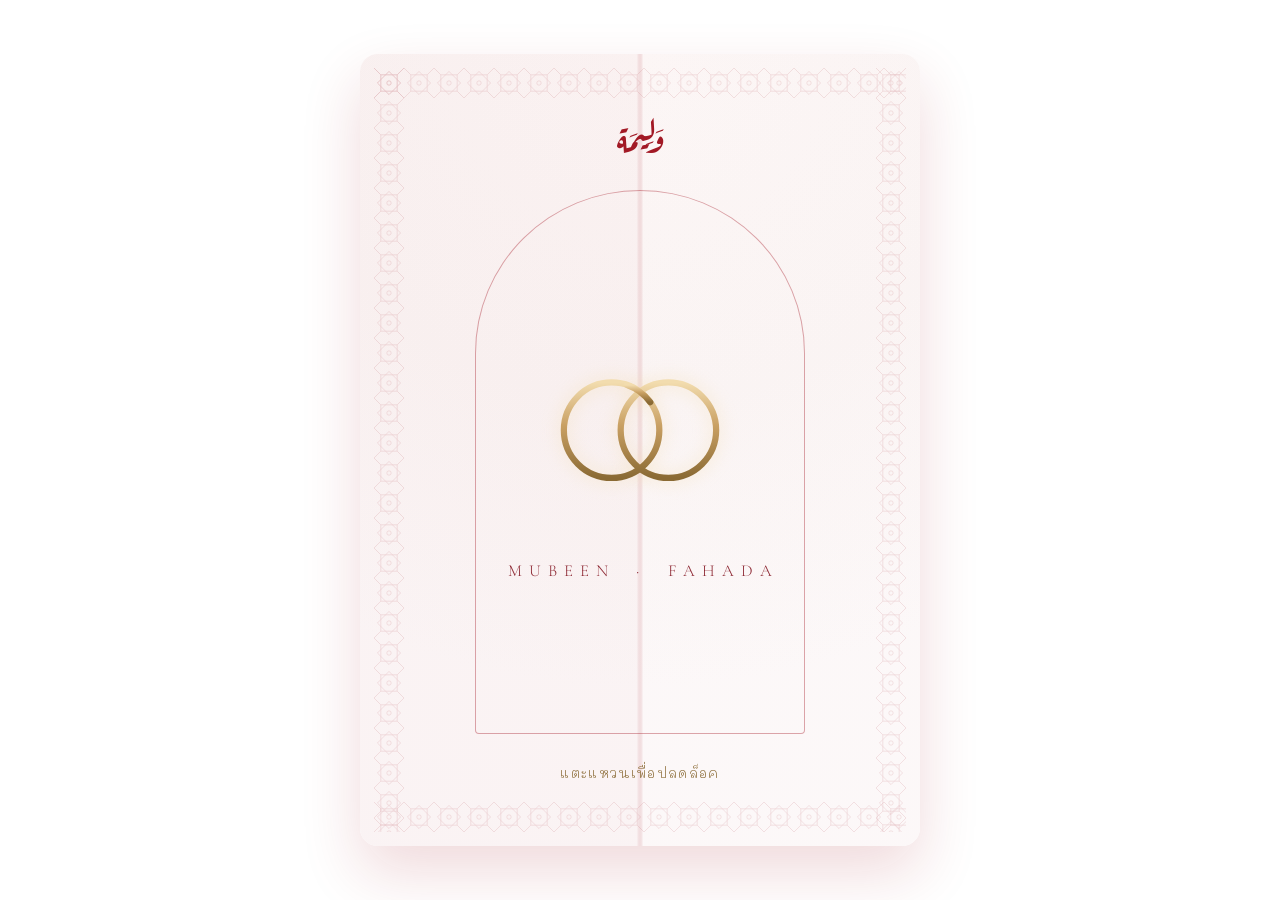
==== index.html @ 22537d66 "Frame the envelope in a Seljuk star border The reference pin is Seljuk star / kündekari woodwork, so" ====
<!DOCTYPE html>
<html lang="th">
<head>
<meta charset="utf-8">
<meta name="viewport" content="width=device-width, initial-scale=1">
<title>วะลีมะฮฺ มุบีน &amp; ฟาฮาดา</title>
<meta name="description" content="ขอเรียนเชิญร่วมงานวะลีมะตุลอุรุส มุบีน & ฟาฮาดา">
<meta property="og:type" content="website">
<meta property="og:title" content="วะลีมะฮฺ มุบีน & ฟาฮาดา">
<meta property="og:description" content="ขอเรียนเชิญร่วมงานวะลีมะตุลอุรุส · 15 พฤศจิกายน 2569">
<!--
  รูปพรีวิวตอนแชร์ในไลน์/เฟซบุ๊ก ต้องเป็น URL เต็ม (ขึ้นต้นด้วย https://)
  ตัวขูดข้อมูลของไลน์กับเฟซบุ๊กไม่รันจาวาสคริปต์ จึงอ่านค่าจาก config.js ไม่ได้
  ถ้าย้ายไปโดเมนอื่น ต้องแก้ og:url กับ og:image สองบรรทัดนี้ตามด้วย
-->
<meta property="og:url" content="https://myweddingday151169.web.app/">
<meta property="og:image" content="https://myweddingday151169.web.app/assets/img/og.jpg">
<meta property="og:image:width" content="1200">
<meta property="og:image:height" content="630">
<meta name="twitter:card" content="summary_large_image">
<meta name="theme-color" content="#FFFFFF">
<link rel="icon" href="data:image/svg+xml,%3Csvg xmlns='http://www.w3.org/2000/svg' viewBox='0 0 32 32'%3E%3Crect width='32' height='32' rx='6' fill='%23ffffff'/%3E%3Ccircle cx='13' cy='17' r='7' fill='none' stroke='%23a21925' stroke-width='2'/%3E%3Ccircle cx='20' cy='17' r='7' fill='none' stroke='%23c2303c' stroke-width='2'/%3E%3C/svg%3E">
<link rel="preconnect" href="https://fonts.googleapis.com">
<link rel="preconnect" href="https://fonts.gstatic.com" crossorigin>
<link href="https://fonts.googleapis.com/css2?family=Amiri:wght@400;700&family=Aref+Ruqaa:wght@400;700&family=Sriracha&family=Cormorant+Garamond:wght@300;400;500&family=Mali:wght@200;300;400;500;600&display=swap" rel="stylesheet">
<link rel="stylesheet" href="assets/css/style.css">
</head>
<body>

<!-- ---------- คลังลายเส้น ใช้ซ้ำด้วย <use href="#..."> ---------- -->
<svg class="sprite" aria-hidden="true" focusable="false">
  <defs>
    <!-- เส้นคั่นระหว่างหมวด: เส้นตรงสองข้าง ขนาบใบไม้และข้าวหลามตัดตรงกลาง -->
    <symbol id="orn-divider" viewBox="0 0 260 26">
      <path d="M6 13 H94"/>
      <path d="M166 13 H254"/>
      <path d="M130 4 L139 13 L130 22 L121 13 Z"/>
      <path d="M104 13 C110 5, 118 5, 118 13 C118 21, 110 21, 104 13 Z"/>
      <path d="M156 13 C150 5, 142 5, 142 13 C142 21, 150 21, 156 13 Z"/>
      <circle cx="99" cy="13" r="1.6"/>
      <circle cx="161" cy="13" r="1.6"/>
    </symbol>

    <!-- มุมการ์ด: เส้นโค้งซ้อนสองชั้นกับจุดเล็ก ๆ -->
    <symbol id="orn-corner" viewBox="0 0 64 64">
      <path d="M2 30 C2 14, 14 2, 30 2"/>
      <path d="M2 46 C2 20, 20 2, 46 2" opacity=".45"/>
      <path d="M13 13 l7 0 m-7 0 l0 7"/>
      <circle cx="13" cy="13" r="2.2"/>
    </symbol>
  </defs>
</svg>

<!-- ---------- ซองจดหมาย ---------- -->
<div class="cover" id="cover">
  <div class="cover__panel">
    <!-- ลายดาวแปดแฉกแบบเซลจุค ซ้ำไปตามขอบทั้งสี่ด้าน (ลายอยู่ใน style.css) -->
    <span class="cover__pattern" aria-hidden="true"></span>
    <p class="cover__word" dir="rtl" data-bind="coverWord">&nbsp;</p>
    <div class="cover__arch">
      <!-- แหวนสองวงคล้องกันเป็นกุญแจล็อคการ์ดไว้ แตะแล้วคลายออกจากกัน
           วงซ้ายวาดทับวงขวาตรงจุดตัดด้านบน (.lock__link) แหวนจึงดูสอดกันจริง -->
      <button class="lock" id="coverLock" type="button"
              aria-label="แตะเพื่อปลดล็อคและเปิดการ์ด">
        <svg class="lock__art" viewBox="0 0 220 150" aria-hidden="true" focusable="false">
          <defs>
            <linearGradient id="goldRing" x1="0" y1="0" x2="0" y2="1">
              <stop offset="0%"   stop-color="#f2dcae"/>
              <stop offset="45%"  stop-color="#c9a063"/>
              <stop offset="100%" stop-color="#8a6a34"/>
            </linearGradient>
          </defs>

          <g class="lock__glow">
            <circle cx="85"  cy="75" r="42"/>
            <circle cx="135" cy="75" r="42"/>
          </g>

          <circle class="lock__ring lock__ring--l" cx="85"  cy="75" r="42"/>
          <circle class="lock__ring lock__ring--r" cx="135" cy="75" r="42"/>
          <!-- ชิ้นส่วนสั้น ๆ ของวงซ้าย วาดทับวงขวาให้เกิดการสอดคล้อง -->
          <path class="lock__link" d="M 98.7 35.3 A 42 42 0 0 1 119 50.3"/>
        </svg>
      </button>
      <p class="cover__names">
        <span data-bind="couple.groom.en"></span>
        <i>·</i>
        <span data-bind="couple.bride.en"></span>
      </p>
    </div>
    <p class="cover__hint" data-bind="coverHint">&nbsp;</p>
  </div>
</div>

<!-- ---------- การ์ด ---------- -->
<main class="sheet" id="card" hidden>
 <article class="panel">
  <svg class="corner corner--tl" viewBox="0 0 64 64" aria-hidden="true"><use href="#orn-corner"/></svg>
  <svg class="corner corner--tr" viewBox="0 0 64 64" aria-hidden="true"><use href="#orn-corner"/></svg>
  <svg class="corner corner--bl" viewBox="0 0 64 64" aria-hidden="true"><use href="#orn-corner"/></svg>
  <svg class="corner corner--br" viewBox="0 0 64 64" aria-hidden="true"><use href="#orn-corner"/></svg>

  <!-- เปิดการ์ด -->
  <section class="block block--open">
    <p class="bismillah" dir="rtl" data-bind="bismillah">&nbsp;</p>
    <p class="invite-line" data-bind="inviteLine">&nbsp;</p>

    <h1 class="names-ar" dir="rtl">
      <span data-bind="couple.groom.ar"></span>
      <i class="amp">&amp;</i>
      <span data-bind="couple.bride.ar"></span>
    </h1>
    <p class="names-th">
      <span data-bind="couple.groom.th"></span>
      <i class="amp">&amp;</i>
      <span data-bind="couple.bride.th"></span>
    </p>

    <div class="verse">
      <p class="verse__ar" dir="rtl" data-bind="verse.ar"></p>
      <p class="verse__th" data-bind="verse.th"></p>
      <p class="verse__ref" data-bind="verse.ref"></p>
    </div>
  </section>

  <!-- วันที่ -->
  <section class="block block--date reveal">
    <p class="date__weekday" data-bind="date.weekdayTh"></p>
    <p class="date__day" data-bind="date.day"></p>
    <p class="date__month" data-bind="date.monthYearTh"></p>
    <p class="date__hijri" dir="rtl" data-bind="date.hijri"></p>
  </section>

  <!-- กำหนดการ -->
  <section class="block block--schedule reveal">
    <ol class="agenda" id="agenda"></ol>
  </section>

  <!-- สถานที่ -->
  <section class="block block--venue reveal">
    <p class="label">สถานที่</p>
    <p class="venue__name" data-bind="venue.name"></p>
    <div class="venue__address" id="venueAddress"></div>
    <div class="venue__map" id="venueMap"></div>
    <div class="actions">
      <a class="btn" id="mapLink" href="#" target="_blank" rel="noopener">เปิดแผนที่</a>
      <a class="btn" id="calendarLink" href="#" target="_blank" rel="noopener">เพิ่มลงปฏิทิน</a>
    </div>
  </section>

  <!-- นับถอยหลัง -->
  <section class="block block--count reveal">
    <p class="label">นับถอยหลัง</p>
    <ul class="countdown" id="countdown" aria-live="polite">
      <li><strong data-count="days">0</strong><span>วัน</span></li>
      <li><strong data-count="hours">00</strong><span>ชม.</span></li>
      <li><strong data-count="minutes">00</strong><span>นาที</span></li>
      <li><strong data-count="seconds">00</strong><span>วิ</span></li>
    </ul>
    <p class="countdown__done" id="countdownDone" hidden>บารอกัลลอฮุ ลากุมา — ขอบคุณที่มาร่วมงานกับเรา</p>
  </section>

  <!-- แกลเลอรี (ซ่อนอัตโนมัติถ้าไม่มีรูปใน config) -->
  <section class="block block--gallery reveal" id="gallery" hidden>
    <p class="label">ช่วงเวลาของเรา</p>
    <div class="gallery" id="galleryGrid"></div>
  </section>


  <!-- สแกนเข้างาน (โผล่เฉพาะเมื่อเปิดไว้ใน config) -->
  <section class="block block--scan reveal" id="scan" hidden>
    <p class="label" data-bind="checkin.title"></p>
    <p class="scan__note" data-bind="checkin.note"></p>
    <a class="btn btn--solid btn--scan" id="scanLink" href="checkin.html">
      <svg class="btn__icon" viewBox="0 0 24 24" aria-hidden="true">
        <path d="M4 9V5h4M20 9V5h-4M4 15v4h4M20 15v4h-4M7 12h10"/>
      </svg>
      <span data-bind="checkin.button"></span>
    </a>
  </section>

  <!-- ตอบรับคำเชิญ -->
  <section class="block block--rsvp reveal" id="rsvp" hidden>
    <p class="label" data-bind="rsvp.title"></p>
    <form class="form" id="rsvpForm" novalidate>
      <div class="field">
        <label class="field__label" for="rsvpName">ชื่อผู้ตอบรับ</label>
        <input class="field__input" id="rsvpName" name="name" type="text"
               placeholder="ชื่อ–นามสกุล" autocomplete="name" required maxlength="120">
      </div>

      <div class="field">
        <span class="field__label" id="attendLabel">จะมาร่วมงานไหม</span>
        <div class="choice" role="radiogroup" aria-labelledby="attendLabel">
          <button type="button" class="choice__btn is-active" data-attend="yes" role="radio" aria-checked="true">มาร่วมงาน</button>
          <button type="button" class="choice__btn" data-attend="no" role="radio" aria-checked="false">ไม่สะดวก</button>
        </div>
      </div>

      <div class="field" id="guestField">
        <label class="field__label" for="rsvpGuests">จำนวนผู้ร่วมงาน</label>
        <select class="field__input" id="rsvpGuests" name="guests"></select>
      </div>

      <button class="btn btn--solid" type="submit" id="rsvpSubmit">ส่งคำตอบรับ</button>
      <p class="form__note" data-bind="rsvp.note"></p>
    </form>
  </section>

  <!-- ร่วมแสดงความยินดี (ซ่อนอัตโนมัติถ้าปิดใน config) -->
  <section class="block block--gift reveal" id="gift" hidden>
    <p class="label">ร่วมแสดงความยินดี</p>
    <p class="gift__note" data-bind="gifts.note"></p>
    <div class="accounts" id="accounts"></div>
  </section>

  <!-- ดุอาอ์ปิดท้าย -->
  <footer class="block block--dua reveal">
    <div class="rule" aria-hidden="true"></div>
    <p class="dua__ar" dir="rtl" data-bind="dua.ar"></p>
    <p class="dua__th" data-bind="dua.th"></p>
    <p class="closing__lead" data-bind="closing.lead"></p>
    <p class="closing__host" data-bind="closing.host"></p>
  </footer>

 </article>
 <div class="toast" id="toast" role="status" aria-live="polite"></div>
</main>

<audio id="bgm" loop preload="none"></audio>
<button class="music-toggle" id="musicToggle" hidden aria-label="เปิด/ปิดเพลง">♪</button>

<script src="assets/js/config.js"></script>
<script src="assets/js/cloudinary.js"></script>
<script src="assets/js/firebase.js"></script>
<script src="assets/js/supabase.js"></script>
<script src="assets/js/backend.js"></script>
<script src="assets/js/main.js"></script>
</body>
</html>
---- assets/css/style.css ----
/* ================= พื้นฐาน ================= */
:root {
  /* โทนขาว ตัดด้วยเส้นสีแดง — ชื่อตัวแปรคงเดิมเพื่อไม่ต้องรื้อทั้งไฟล์ */
  --wine-900: #ffffff;   /* พื้นการ์ดส่วนที่เข้มสุด (ตอนนี้คือขาวสนิท) */
  --wine-800: #fdfbfa;
  --wine:     #fffdfc;
  --wine-600: #fbf5f4;
  --gold:      #a21925;  /* แดงหลัก ใช้กับเส้นและปุ่ม */
  --gold-soft: #c2303c;
  --gold-dim:  #8d2833;
  --cream:     #241d1c;  /* สีตัวอักษรหลัก */
  --cream-dim: #6d5f5c;
  --paper:     #f1e9e6;  /* พื้นหลังนอกการ์ด */
  --gold-ring:      #c9a063;  /* ใช้เฉพาะแหวนคู่บนซองจดหมาย */
  --gold-ring-soft: #f2dcae;
  --gold-ring-deep: #8a6a34;

  --th-display: 'Sriracha', 'Charm', cursive;
  --th-body: 'Mali', 'Noto Sans Thai', system-ui, sans-serif;
  --ar-display: 'Aref Ruqaa', 'Amiri', serif;
  --ar-body: 'Amiri', serif;
  --latin: 'Cormorant Garamond', Georgia, serif;
}

* { box-sizing: border-box; }

/* คลาสที่กำหนด display เอง (.btn, .countdown ฯลฯ) มี specificity สูงกว่า [hidden]
   ของเบราว์เซอร์ ทำให้ element ที่ JS สั่งซ่อนยังโผล่อยู่ — บังคับทับไว้ตรงนี้ */
[hidden] { display: none !important; }

html { scroll-behavior: smooth; }

body {
  margin: 0;
  overflow-x: hidden;
  font-family: var(--th-body);
  font-weight: 300;
  line-height: 1.9;
  color: var(--cream);
  background: var(--paper);
  -webkit-font-smoothing: antialiased;
}

img { max-width: 100%; display: block; }

/* ================= ซองจดหมาย ================= */
.cover {
  position: fixed;
  inset: 0;
  z-index: 60;
  display: grid;
  place-items: center;
  padding: 1rem;
  background: var(--wine-900);
  cursor: pointer;
  perspective: 1500px;
  perspective-origin: 50% 45%;
  transition: opacity .5s ease, visibility .5s, background-color .35s ease;
}
/* พอเริ่มเปิด พื้นซองต้องโปร่งใส ไม่งั้นบานประตูหมุนออกไปแล้วยังเจอพื้นขาวบังการ์ดอยู่ */
.cover.is-open { background: transparent; }
.cover.is-gone { opacity: 0; visibility: hidden; }

/* ---------- บานประตู: ร่างโคลนของซอง ครอบไว้คนละครึ่ง ---------- */
.door {
  position: fixed;
  overflow: hidden;
  pointer-events: none;
  transform-style: preserve-3d;
  backface-visibility: hidden;
  transition: transform 1.05s cubic-bezier(.62, .02, .2, 1);
  will-change: transform;
}
.door--l { transform-origin: left center;  clip-path: inset(0 50% 0 0); }
.door--r { transform-origin: right center; clip-path: inset(0 0 0 50%); }
.door .cover__panel { width: 100%; height: 100%; margin: 0; visibility: visible; }

.cover.is-swung .door--l { transform: rotateY(-108deg); }
.cover.is-swung .door--r { transform: rotateY(108deg); }

/* เงาที่บานทอดลงตอนกำลังหมุน ช่วยให้เห็นความลึก */
.door::after {
  content: '';
  position: absolute;
  inset: 0;
  opacity: 0;
  transition: opacity 1.05s ease;
  pointer-events: none;
}
.door--l::after { background: linear-gradient(90deg, rgba(90, 20, 30, .32), transparent 70%); }
.door--r::after { background: linear-gradient(270deg, rgba(90, 20, 30, .32), transparent 70%); }
.cover.is-swung .door::after { opacity: 1; }

.cover__panel {
  position: relative;
  width: min(100%, 560px);
  min-height: min(88svh, 860px);
  padding: 3.4rem 3rem 3.8rem;
  display: flex;
  flex-direction: column;
  align-items: center;
  border-radius: 18px;
  text-align: center;
  background:
    linear-gradient(90deg, rgba(162,25,37,.05) 0 49.4%, rgba(162,25,37,.14) 49.8% 50.2%, rgba(162,25,37,.03) 50.6%),
    radial-gradient(120% 80% at 50% 0%, var(--wine) 0%, var(--wine-800) 55%, var(--wine-900) 100%);
  box-shadow: 0 26px 60px rgba(162, 25, 37, .16);
}

/* ---------- ลายอิสลามตามขอบซอง ----------
   ดาวแปดแฉกแบบเซลจุค วางซ้ำเป็นแถบตามขอบทั้งสี่ด้าน
   บนล่างซ้ำแนวนอน ซ้ายขวาซ้ำแนวตั้ง ตรงกลางจึงว่างเปล่าเองโดยไม่ต้องเจาะ */
.cover__pattern {
  position: absolute;
  inset: 14px;
  pointer-events: none;
  background-image: url("data:image/svg+xml,%3Csvg%20xmlns%3D%27http%3A%2F%2Fwww.w3.org%2F2000%2Fsvg%27%20width%3D%2744%27%20height%3D%2744%27%20viewBox%3D%270%200%2044%2044%27%3E%3Cg%20fill%3D%27none%27%20stroke%3D%27%23a21925%27%20stroke-width%3D%271%27%20stroke-linejoin%3D%27round%27%20opacity%3D%270.5%27%3E%3Cpath%20d%3D%27M22%205%20L39%2022%20L22%2039%20L5%2022%20Z%27%2F%3E%3Cpath%20d%3D%27M10%2010%20H34%20V34%20H10%20Z%27%2F%3E%3Cpath%20d%3D%27M10%2010%20L0%200%20M34%2010%20L44%200%20M34%2034%20L44%2044%20M10%2034%20L0%2044%27%2F%3E%3Ccircle%20cx%3D%2722%27%20cy%3D%2722%27%20r%3D%273.2%27%2F%3E%3C%2Fg%3E%3C%2Fsvg%3E"), url("data:image/svg+xml,%3Csvg%20xmlns%3D%27http%3A%2F%2Fwww.w3.org%2F2000%2Fsvg%27%20width%3D%2744%27%20height%3D%2744%27%20viewBox%3D%270%200%2044%2044%27%3E%3Cg%20fill%3D%27none%27%20stroke%3D%27%23a21925%27%20stroke-width%3D%271%27%20stroke-linejoin%3D%27round%27%20opacity%3D%270.5%27%3E%3Cpath%20d%3D%27M22%205%20L39%2022%20L22%2039%20L5%2022%20Z%27%2F%3E%3Cpath%20d%3D%27M10%2010%20H34%20V34%20H10%20Z%27%2F%3E%3Cpath%20d%3D%27M10%2010%20L0%200%20M34%2010%20L44%200%20M34%2034%20L44%2044%20M10%2034%20L0%2044%27%2F%3E%3Ccircle%20cx%3D%2722%27%20cy%3D%2722%27%20r%3D%273.2%27%2F%3E%3C%2Fg%3E%3C%2Fsvg%3E"), url("data:image/svg+xml,%3Csvg%20xmlns%3D%27http%3A%2F%2Fwww.w3.org%2F2000%2Fsvg%27%20width%3D%2744%27%20height%3D%2744%27%20viewBox%3D%270%200%2044%2044%27%3E%3Cg%20fill%3D%27none%27%20stroke%3D%27%23a21925%27%20stroke-width%3D%271%27%20stroke-linejoin%3D%27round%27%20opacity%3D%270.5%27%3E%3Cpath%20d%3D%27M22%205%20L39%2022%20L22%2039%20L5%2022%20Z%27%2F%3E%3Cpath%20d%3D%27M10%2010%20H34%20V34%20H10%20Z%27%2F%3E%3Cpath%20d%3D%27M10%2010%20L0%200%20M34%2010%20L44%200%20M34%2034%20L44%2044%20M10%2034%20L0%2044%27%2F%3E%3Ccircle%20cx%3D%2722%27%20cy%3D%2722%27%20r%3D%273.2%27%2F%3E%3C%2Fg%3E%3C%2Fsvg%3E"), url("data:image/svg+xml,%3Csvg%20xmlns%3D%27http%3A%2F%2Fwww.w3.org%2F2000%2Fsvg%27%20width%3D%2744%27%20height%3D%2744%27%20viewBox%3D%270%200%2044%2044%27%3E%3Cg%20fill%3D%27none%27%20stroke%3D%27%23a21925%27%20stroke-width%3D%271%27%20stroke-linejoin%3D%27round%27%20opacity%3D%270.5%27%3E%3Cpath%20d%3D%27M22%205%20L39%2022%20L22%2039%20L5%2022%20Z%27%2F%3E%3Cpath%20d%3D%27M10%2010%20H34%20V34%20H10%20Z%27%2F%3E%3Cpath%20d%3D%27M10%2010%20L0%200%20M34%2010%20L44%200%20M34%2034%20L44%2044%20M10%2034%20L0%2044%27%2F%3E%3Ccircle%20cx%3D%2722%27%20cy%3D%2722%27%20r%3D%273.2%27%2F%3E%3C%2Fg%3E%3C%2Fsvg%3E");
  background-repeat: repeat-x, repeat-x, repeat-y, repeat-y;
  background-position: left top, left bottom, left top, right top;
  background-size: 30px 30px;
  opacity: .32;
}

@media (max-width: 380px) {
  .cover__pattern { inset: 10px; background-size: 26px 26px; }
}

.cover__word {
  font-family: var(--ar-display);
  font-size: clamp(1.7rem, 6vw, 2.2rem);
  color: var(--gold);
  margin: 0 0 1.6rem;
  line-height: 1.6;
}

.cover__arch {
  position: relative;
  flex: 1;
  width: min(100%, 330px);
  border: 1px solid rgba(162, 25, 37, .38);
  border-radius: 50% 50% 4px 4px / 30% 30% 4px 4px;
  display: flex;
  flex-direction: column;
  align-items: center;
  justify-content: center;
  gap: clamp(1.2rem, 4vh, 2rem);
}
/* ---------- แหวนคู่ที่เป็นกุญแจของการ์ด ---------- */
.lock {
  display: grid;
  justify-items: center;
  gap: .9rem;
  padding: .5rem;
  border: 0;
  background: none;
  cursor: pointer;
  -webkit-tap-highlight-color: transparent;
}
.lock:focus-visible {
  outline: 2px solid var(--gold-ring);
  outline-offset: 8px;
  border-radius: 12px;
}

.lock__art { width: min(74vw, 250px); height: auto; overflow: visible; }

.lock__ring,
.lock__link {
  fill: none;
  stroke: url(#goldRing);
  stroke-width: 5.5;
  stroke-linecap: round;
  /* หมุนรอบตัวเอง ไม่ใช่รอบมุมซ้ายบนของ svg */
  transform-box: fill-box;
  transform-origin: center;
  transition: transform .75s cubic-bezier(.34, 1.32, .5, 1), opacity .4s ease;
}

/* แสงเรือง ๆ หลังแหวน เต้นช้า ๆ บอกว่าแตะได้ */
.lock__glow circle {
  fill: none;
  stroke: var(--gold-ring-soft);
  stroke-width: 12;
  opacity: .28;
  filter: blur(7px);
  animation: lockBreathe 3.2s ease-in-out infinite;
}
@keyframes lockBreathe {
  0%, 100% { opacity: .16; }
  50%      { opacity: .42; }
}

.lock__hint {
  font-family: var(--th-body);
  font-size: .84rem;
  letter-spacing: .1em;
  color: var(--gold-ring-deep);
  transition: opacity .3s ease;
}

@media (hover: hover) {
  .lock:hover .lock__ring--l { transform: translateX(-3px); }
  .lock:hover .lock__ring--r { transform: translateX(3px); }
}

/* ---------- ตอนปลดล็อค: แหวนคลายออกจากกันแล้วจางหาย ---------- */
.cover.is-unlocked .lock__link { opacity: 0; transition-duration: .18s; }
.cover.is-unlocked .lock__ring--l { transform: translateX(-38px) rotate(-24deg); }
.cover.is-unlocked .lock__ring--r { transform: translateX(38px) rotate(24deg); }
.cover.is-unlocked .lock__glow circle { opacity: .6; animation: none; transition: opacity .3s; }
.cover.is-unlocked .lock__hint { opacity: 0; }

@media (prefers-reduced-motion: reduce) {
  .lock__glow circle { animation: none; }
  .lock__ring, .lock__link { transition: none; }
}

.cover__names {
  margin: 0;
  font-family: var(--latin);
  font-size: clamp(.9rem, 3.4vw, 1.05rem);
  letter-spacing: .42em;
  text-indent: .42em;
  color: var(--gold-dim);
}
.cover__names i { font-style: normal; margin: 0 .6em; }

.cover__hint {
  margin: 1.6rem 0 0;
  font-family: var(--th-body);
  font-size: .84rem;
  letter-spacing: .1em;
  color: var(--gold-ring-deep);
  transition: opacity .3s ease;
}
.cover.is-unlocked .cover__hint { opacity: 0; }

/* ================= ลายเส้นประดับ ================= */
.sprite { position: absolute; width: 0; height: 0; overflow: hidden; }

.orn,
.corner {
  fill: none;
  stroke: var(--gold);
  stroke-width: 1.1;
  stroke-linecap: round;
  stroke-linejoin: round;
}

/* เส้นคั่นหมวด — ค่อย ๆ ลากตัวเองตอนเลื่อนมาถึง */
.orn {
  display: block;
  width: min(72%, 260px);
  height: auto;
  margin: 0 auto clamp(1.4rem, 5vw, 2.2rem);
  opacity: .8;
}
.orn path,
.orn circle {
  stroke-dasharray: 180;
  stroke-dashoffset: 180;
}
.reveal.is-visible .orn path,
.reveal.is-visible .orn circle {
  animation: ornDraw 1.5s ease forwards;
}
@keyframes ornDraw { to { stroke-dashoffset: 0; } }

/* มุมการ์ดทั้งสี่ */
.corner {
  position: absolute;
  width: clamp(30px, 9vw, 46px);
  height: auto;
  stroke: rgba(162, 25, 37, .5);
  pointer-events: none;
}
.corner--tl { top: 20px; left: 20px; }
.corner--tr { top: 20px; right: 20px; transform: scaleX(-1); }
.corner--bl { bottom: 20px; left: 20px; transform: scaleY(-1); }
.corner--br { bottom: 20px; right: 20px; transform: scale(-1); }

@media (prefers-reduced-motion: reduce) {
  .orn path, .orn circle { stroke-dashoffset: 0; animation: none; }
}

/* ================= กระดาษ + แผ่นการ์ด ================= */
.sheet {
  max-width: 620px;
  margin: 0 auto;
  padding: clamp(.6rem, 2.5vw, 1.4rem);
  background: var(--paper);
  min-height: 100svh;
}

.panel {
  position: relative;
  padding: clamp(2.5rem, 8vw, 4rem) clamp(1.1rem, 5vw, 2.6rem) clamp(3rem, 9vw, 4rem);
  border-radius: 0;
  background:
    radial-gradient(120% 55% at 50% 0%, var(--wine) 0%, var(--wine-800) 45%, var(--wine-900) 100%);
  box-shadow: 0 18px 44px rgba(162, 25, 37, .12);
  overflow: hidden;
}
/* เส้นกรอบด้านในขนานไปกับขอบการ์ด */
.panel::before {
  content: '';
  position: absolute;
  inset: 12px;
  border: 1px solid rgba(162, 25, 37, .3);
  border-radius: 0;
  pointer-events: none;
}

.block {
  position: relative;
  text-align: center;
  padding: clamp(1.8rem, 6vw, 2.6rem) 0;
}
.block--open { padding-top: clamp(1rem, 4vw, 1.6rem); }

.label {
  margin: 0 0 1.2rem;
  font-size: .82rem;
  font-weight: 300;
  letter-spacing: .2em;
  text-indent: .2em;
  color: var(--gold-dim);
}

/* ================= เปิดการ์ด ================= */
.bismillah {
  margin: 0 0 1.5rem;
  font-family: var(--ar-body);
  font-size: clamp(1.1rem, 4.4vw, 1.35rem);
  line-height: 2;
  color: var(--gold);
}

.invite-line {
  margin: 0 0 2.4rem;
  font-size: .88rem;
  letter-spacing: .12em;
  text-indent: .12em;
  color: var(--cream-dim);
}

.names-ar {
  margin: 0;
  font-family: var(--ar-display);
  font-weight: 400;
  font-size: clamp(2.8rem, 13vw, 4.6rem);
  line-height: 1.7;
  color: var(--cream);
  display: flex;
  justify-content: center;
  align-items: center;
  flex-wrap: wrap;
  gap: 0 .28em;
}
.names-ar span {
  background: linear-gradient(170deg, #c2303c 6%, var(--gold) 48%, #6f111d 96%);
  -webkit-background-clip: text;
  background-clip: text;
  color: transparent;
}
.names-ar .amp {
  font-family: var(--latin);
  font-style: normal;
  font-size: .34em;
  color: var(--gold);
}

.names-th {
  margin: .6rem 0 0;
  font-family: var(--th-display);
  font-size: clamp(1.5rem, 6.4vw, 2rem);
  color: var(--cream);
}
.names-th .amp { font-family: var(--latin); font-style: normal; color: var(--gold); margin: 0 .2em; }

.verse { margin-top: 2.6rem; }
.verse__ar {
  margin: 0;
  font-family: var(--ar-body);
  font-size: clamp(1.05rem, 4.2vw, 1.28rem);
  line-height: 2.35;
  color: var(--cream);
}
.verse__th {
  margin: 1.5rem auto 0;
  max-width: 34ch;
  font-family: var(--th-display);
  font-size: 1.06rem;
  line-height: 1.95;
  color: rgba(36, 29, 28, .88);
}
.verse__ref {
  margin: 1rem 0 0;
  font-size: .78rem;
  letter-spacing: .18em;
  text-indent: .18em;
  color: var(--gold-dim);
}

/* ================= วันที่ ================= */
.date__weekday {
  margin: 0;
  font-family: var(--th-display);
  font-size: 1.55rem;
  color: var(--cream);
}
.date__day {
  margin: .1rem 0;
  font-family: var(--th-display);
  font-weight: 400;
  font-size: clamp(3.4rem, 15vw, 4.6rem);
  line-height: 1.1;
  color: var(--cream);
}
.date__month {
  margin: 0;
  font-family: var(--th-display);
  font-size: 1.6rem;
  color: var(--cream);
}
.date__hijri {
  margin: .9rem 0 0;
  font-family: var(--ar-body);
  font-size: 1.05rem;
  color: var(--gold-dim);
}

/* ================= กำหนดการ ================= */
.agenda {
  list-style: none;
  margin: 0;
  padding: 0;
}
.agenda li { padding: .3rem 0 1.4rem; }
.agenda li + li {
  border-top: 1px solid rgba(162, 25, 37, .16);
  padding-top: 1.4rem;
}
.agenda__time {
  display: block;
  font-size: 1rem;
  letter-spacing: .06em;
  color: var(--gold-dim);
  font-variant-numeric: tabular-nums;
}
.agenda__title {
  margin: .3rem 0 .2rem;
  font-family: var(--th-display);
  font-size: 1.45rem;
  color: var(--cream);
}
.agenda__note {
  margin: 0;
  font-size: .95rem;
  color: rgba(36, 29, 28, .6);
}

/* ================= สถานที่ ================= */
.venue__name {
  margin: 0 0 .7rem;
  font-family: var(--th-display);
  font-size: clamp(1.35rem, 5.4vw, 1.7rem);
  line-height: 1.5;
  color: var(--cream);
}
.venue__address p {
  margin: 0;
  font-size: .98rem;
  color: rgba(36, 29, 28, .68);
}

.venue__map { margin: 1.6rem 0 0; border-radius: 10px; overflow: hidden; }
.venue__map:empty { display: none; }
.venue__map iframe { display: block; width: 100%; height: 280px; border: 0; filter: saturate(.85) contrast(.95); }

.actions {
  display: flex;
  flex-wrap: wrap;
  justify-content: center;
  gap: .8rem;
  margin-top: 1.8rem;
}

.btn {
  display: inline-block;
  padding: .72rem 1.9rem;
  border: 1px solid rgba(162, 25, 37, .55);
  border-radius: 4px;
  background: transparent;
  color: var(--cream);
  font: inherit;
  font-size: 1rem;
  text-decoration: none;
  cursor: pointer;
  transition: background .25s, color .25s, border-color .25s;
}
.btn:hover { background: rgba(162, 25, 37, .16); border-color: var(--gold); }
.btn--solid {
  background: var(--gold);
  border-color: var(--gold);
  color: var(--wine-900);
  padding: .78rem 2.4rem;
}
.btn--solid:hover { background: var(--gold-soft); border-color: var(--gold-soft); }

/* ================= นับถอยหลัง ================= */
.countdown {
  list-style: none;
  display: grid;
  grid-template-columns: repeat(4, 1fr);
  gap: .4rem;
  margin: 0;
  padding: 0;
}
.countdown li { min-width: 0; }
.countdown strong {
  display: block;
  font-family: var(--th-display);
  font-weight: 400;
  font-style: italic;
  font-size: clamp(1.7rem, 8vw, 2.4rem);
  line-height: 1.3;
  color: var(--cream);
  font-variant-numeric: tabular-nums;
}
.countdown span {
  font-size: .78rem;
  letter-spacing: .16em;
  text-indent: .16em;
  color: var(--gold-dim);
}
.countdown__done {
  margin: 0;
  font-family: var(--th-display);
  font-size: 1.15rem;
  color: var(--cream);
}

/* ================= แกลเลอรี ================= */
.gallery {
  display: grid;
  grid-template-columns: repeat(2, 1fr);
  gap: .5rem;
}
@media (min-width: 560px) { .gallery { grid-template-columns: repeat(3, 1fr); } }
.gallery figure {
  margin: 0;
  aspect-ratio: 3 / 4;
  overflow: hidden;
  border-radius: 6px;
  background: rgba(162, 25, 37, .12);
}
.gallery img { width: 100%; height: 100%; object-fit: cover; transition: transform .6s ease; }
.gallery figure:hover img { transform: scale(1.06); }

/* ================= ตอบรับคำเชิญ ================= */
.form { max-width: 380px; margin: 0 auto; text-align: left; }

.field { margin-bottom: 1.6rem; }
.field__label {
  display: block;
  margin-bottom: .5rem;
  font-size: .82rem;
  letter-spacing: .14em;
  color: var(--gold-dim);
}

.field__input {
  width: 100%;
  padding: .55rem .1rem;
  border: 0;
  border-bottom: 1px solid rgba(162, 25, 37, .35);
  background: transparent;
  color: var(--cream);
  font: inherit;
  font-size: 1.1rem;
  border-radius: 0;
}
.field__input::placeholder { color: rgba(36, 29, 28, .32); }
.field__input:focus {
  outline: none;
  border-bottom-color: var(--gold);
}
select.field__input { appearance: none; cursor: pointer; }
select.field__input option { background: #ffffff; color: var(--cream); }

.choice { display: grid; grid-template-columns: 1fr 1fr; gap: .7rem; }
.choice__btn {
  padding: .72rem .4rem;
  border: 1px solid rgba(162, 25, 37, .4);
  border-radius: 4px;
  background: transparent;
  color: var(--cream);
  font: inherit;
  font-size: 1rem;
  cursor: pointer;
  transition: background .2s, color .2s, border-color .2s;
}
.choice__btn.is-active {
  background: var(--gold);
  border-color: var(--gold);
  color: var(--wine-900);
}

#rsvpSubmit { display: block; margin: 0 auto; }

.form__note {
  margin: 1.1rem 0 0;
  text-align: center;
  font-size: .88rem;
  color: rgba(36, 29, 28, .55);
}

.form__thanks {
  margin: 0;
  font-family: var(--th-display);
  font-size: 1.25rem;
  color: var(--cream);
}

.form__thanks p { margin: 0 0 .5rem; }

.form__thanks-detail {
  font-family: var(--th-body);
  font-size: .88rem;
  color: rgba(36, 29, 28, .6);
}

.link-btn {
  padding: .2rem .4rem;
  border: 0;
  background: none;
  color: var(--gold-soft);
  font-family: var(--th-body);
  font-size: .84rem;
  text-decoration: underline;
  text-underline-offset: 3px;
  cursor: pointer;
}

.link-btn:hover { color: var(--gold); }

#rsvpSubmit[disabled] { opacity: .6; cursor: default; }

/* ================= ร่วมแสดงความยินดี ================= */
.gift__note { margin: 0 auto 1.8rem; max-width: 34ch; color: rgba(36, 29, 28, .7); }
.accounts { display: grid; gap: 1rem; max-width: 340px; margin: 0 auto; }
.account {
  padding: 1.3rem 1rem;
  border: 1px solid rgba(162, 25, 37, .28);
  border-radius: 6px;
}
.account__qr { width: 150px; margin: 0 auto 1rem; border-radius: 6px; }
.account__bank { margin: 0; font-size: .82rem; letter-spacing: .14em; color: var(--gold-dim); }
.account__number {
  margin: .3rem 0;
  font-size: 1.28rem;
  color: var(--cream);
  font-variant-numeric: tabular-nums;
}
.account__name { margin: 0 0 1rem; font-size: .9rem; color: rgba(36, 29, 28, .6); }

/* ================= ดุอาอ์ ================= */
.rule {
  width: 130px;
  height: 1px;
  margin: 0 auto 2.4rem;
  background: linear-gradient(90deg, transparent, rgba(162, 25, 37, .6), transparent);
}
.dua__ar {
  margin: 0;
  font-family: var(--ar-body);
  font-size: clamp(1.05rem, 4.2vw, 1.25rem);
  line-height: 2.4;
  color: var(--gold);
}
.dua__th {
  margin: 1.4rem auto 0;
  max-width: 32ch;
  font-family: var(--th-display);
  font-size: 1.06rem;
  color: rgba(36, 29, 28, .88);
}
.closing__lead {
  margin: 2.6rem 0 .2rem;
  font-family: var(--th-display);
  font-size: 1.2rem;
  color: rgba(36, 29, 28, .7);
}
.closing__host {
  margin: 0;
  font-family: var(--th-display);
  font-size: 1.28rem;
  color: var(--cream);
}

/* ================= toast / เพลง ================= */
.toast {
  position: fixed;
  left: 50%;
  bottom: 1.6rem;
  transform: translate(-50%, 1.4rem);
  padding: .6rem 1.5rem;
  border-radius: 999px;
  background: var(--gold);
  color: var(--wine-900);
  font-size: .9rem;
  opacity: 0;
  pointer-events: none;
  transition: opacity .3s, transform .3s;
  z-index: 70;
  max-width: calc(100vw - 2rem);
}
.toast.is-visible { opacity: 1; transform: translate(-50%, 0); }

.music-toggle {
  position: fixed;
  right: 1rem;
  bottom: 1rem;
  width: 44px;
  height: 44px;
  border-radius: 50%;
  border: 1px solid rgba(162, 25, 37, .5);
  background: var(--wine-800);
  color: var(--gold);
  font-size: 1.1rem;
  cursor: pointer;
  z-index: 65;
}
.music-toggle.is-playing { background: var(--gold); color: var(--wine-900); }

/* ================= เอฟเฟกต์ ================= */
.reveal {
  opacity: 0;
  transform: translateY(22px);
  transition: opacity .9s ease, transform .9s ease;
}
.reveal.is-visible { opacity: 1; transform: none; }

@media (prefers-reduced-motion: reduce) {
  * { animation: none !important; transition: none !important; }
  .reveal { opacity: 1; transform: none; }
  html { scroll-behavior: auto; }
}

/* ================= พิมพ์ ================= */
@media print {
  .cover, .music-toggle, .toast, .actions, .form, .venue__map { display: none !important; }
  body, .sheet { background: #fff; }
  .panel { box-shadow: none; }
  .reveal { opacity: 1; transform: none; }
  .block { break-inside: avoid; }
}

/* ================= สแกนเข้างาน ================= */
.scan__note {
  margin: 0 auto 1.6rem;
  max-width: 30ch;
  color: var(--cream-dim);
}
.btn--scan {
  display: inline-flex;
  align-items: center;
  gap: .6rem;
}
.btn__icon {
  width: 20px;
  height: 20px;
  fill: none;
  stroke: currentColor;
  stroke-width: 1.6;
  stroke-linecap: round;
  stroke-linejoin: round;
}
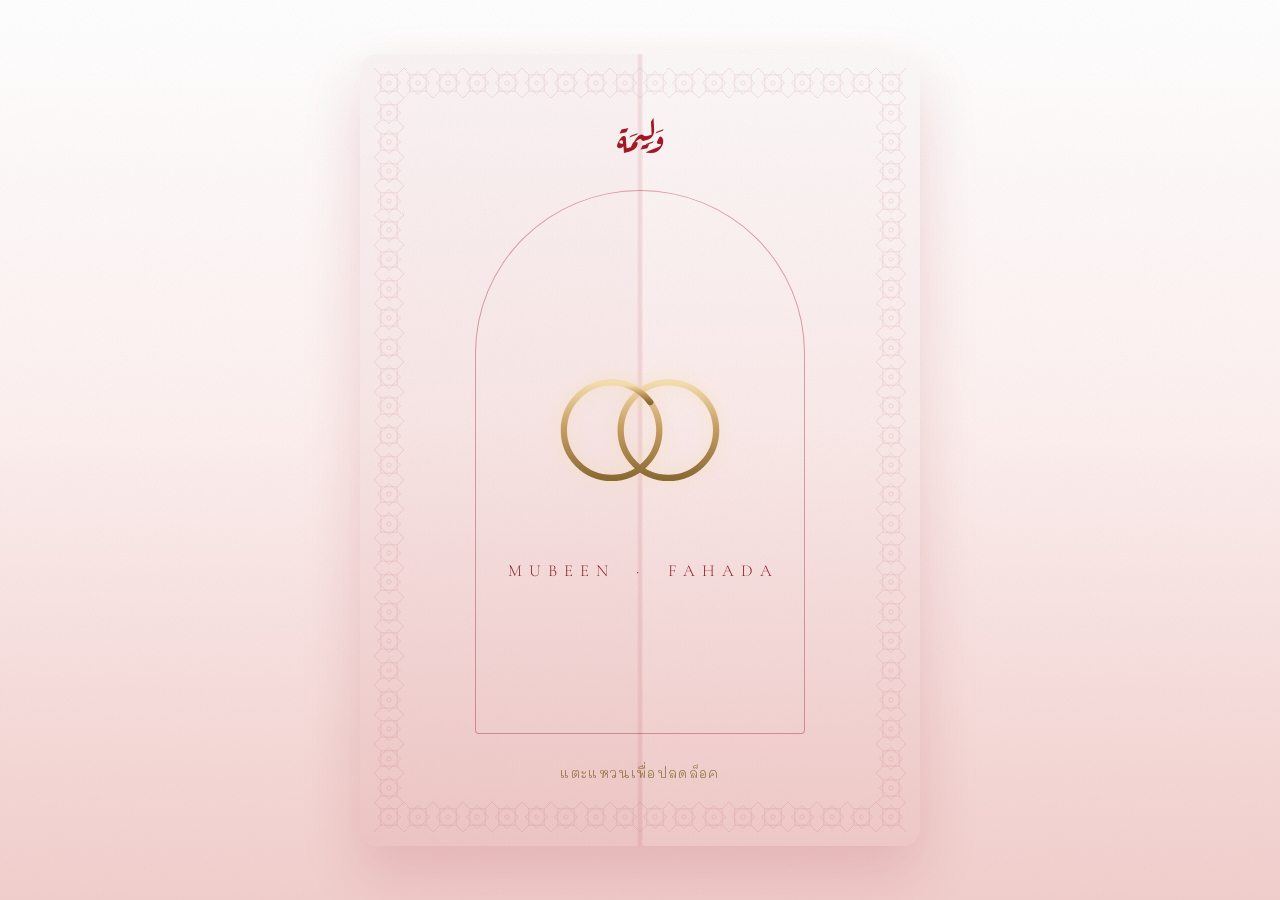
==== commit 2b030bc7: "Keep guests on the hub, and let photos work without Cloudinary Checking in now writes the guest's se" ====
--- a/index.html
+++ b/index.html
@@ -232,6 +232,7 @@
 
 <script src="assets/js/config.js"></script>
 <script src="assets/js/cloudinary.js"></script>
+<script src="assets/js/inline-media.js"></script>
 <script src="assets/js/firebase.js"></script>
 <script src="assets/js/supabase.js"></script>
 <script src="assets/js/backend.js"></script>
--- a/assets/css/style.css
+++ b/assets/css/style.css
@@ -8,12 +8,22 @@
   --gold:      #a21925;  /* แดงหลัก ใช้กับเส้นและปุ่ม */
   --gold-soft: #c2303c;
   --gold-dim:  #8d2833;
-  --cream:     #241d1c;  /* สีตัวอักษรหลัก */
-  --cream-dim: #6d5f5c;
+  --cream:     #4a3126;  /* สีตัวอักษรหลัก */
+  --cream-dim: #6b5040;  /* เข้มขึ้นเล็กน้อย ให้ยังอ่านได้ตรงปลายไล่สีที่เข้มที่สุด */
   --paper:     #f1e9e6;  /* พื้นหลังนอกการ์ด */
   --gold-ring:      #c9a063;  /* ใช้เฉพาะแหวนคู่บนซองจดหมาย */
   --gold-ring-soft: #f2dcae;
   --gold-ring-deep: #8a6a34;
+
+  /* ไล่สีพื้นหลัง ขาวบนสุด ลงมาเป็นแดงอ่อนด้านล่าง */
+  --blush-top: #ffffff;
+  --blush-mid: #fdf1f0;
+  --blush-low: #f2cfcd;
+  --blush: linear-gradient(180deg, var(--blush-top) 0%, var(--blush-mid) 46%, var(--blush-low) 100%);
+  /* ของการ์ด อ่อนกว่าเล็กน้อย เพราะมีตัวหนังสือเยอะกว่า ต้องอ่านง่ายไว้ก่อน */
+  --blush-soft: linear-gradient(180deg, var(--blush-top) 0%, #fdf4f3 52%, #f7dedc 100%);
+  /* ผิวกระดาษบาง ๆ วางทับไล่สี ให้พื้นไม่เรียบแบนเหมือนสีทาทับ */
+  --grain: url("data:image/svg+xml,%3Csvg%20xmlns%3D%27http%3A%2F%2Fwww.w3.org%2F2000%2Fsvg%27%20width%3D%27200%27%20height%3D%27200%27%3E%3Cfilter%20id%3D%27g%27%3E%3CfeTurbulence%20type%3D%27fractalNoise%27%20baseFrequency%3D%270.9%27%20numOctaves%3D%273%27%20stitchTiles%3D%27stitch%27%2F%3E%3CfeColorMatrix%20type%3D%27saturate%27%20values%3D%270%27%2F%3E%3CfeComponentTransfer%3E%3CfeFuncA%20type%3D%27linear%27%20slope%3D%270.35%27%20intercept%3D%270%27%2F%3E%3C%2FfeComponentTransfer%3E%3C%2Ffilter%3E%3Crect%20width%3D%27200%27%20height%3D%27200%27%20filter%3D%27url%28%23g%29%27%20opacity%3D%270.22%27%2F%3E%3C%2Fsvg%3E");
 
   --th-display: 'Sriracha', 'Charm', cursive;
   --th-body: 'Mali', 'Noto Sans Thai', system-ui, sans-serif;
@@ -37,7 +47,8 @@
   font-weight: 300;
   line-height: 1.9;
   color: var(--cream);
-  background: var(--paper);
+  /* เห็นเฉพาะตอนดึงเกินขอบล่าง ใช้สีปลายไล่ให้กลืนกัน */
+  background: var(--blush-low);
   -webkit-font-smoothing: antialiased;
 }
 
@@ -51,7 +62,8 @@
   display: grid;
   place-items: center;
   padding: 1rem;
-  background: var(--wine-900);
+  background: var(--grain), var(--blush);
+  background-blend-mode: multiply, normal;
   cursor: pointer;
   perspective: 1500px;
   perspective-origin: 50% 45%;
@@ -102,27 +114,48 @@
   border-radius: 18px;
   text-align: center;
   background:
+    var(--grain),
     linear-gradient(90deg, rgba(162,25,37,.05) 0 49.4%, rgba(162,25,37,.14) 49.8% 50.2%, rgba(162,25,37,.03) 50.6%),
-    radial-gradient(120% 80% at 50% 0%, var(--wine) 0%, var(--wine-800) 55%, var(--wine-900) 100%);
+    var(--blush);
+  background-blend-mode: multiply, normal, normal;
   box-shadow: 0 26px 60px rgba(162, 25, 37, .16);
 }
 
 /* ---------- ลายอิสลามตามขอบซอง ----------
-   ดาวแปดแฉกแบบเซลจุค วางซ้ำเป็นแถบตามขอบทั้งสี่ด้าน
-   บนล่างซ้ำแนวนอน ซ้ายขวาซ้ำแนวตั้ง ตรงกลางจึงว่างเปล่าเองโดยไม่ต้องเจาะ */
+   ดาวแปดแฉกแบบเซลจุค ตัวลายเชื่อมกันที่ "มุมช่อง" ด้วยเส้นทแยง ช่องข้าง ๆ
+   จึงมาต่อดาวให้สมบูรณ์ซึ่งกันและกัน — แต่จะต่อสนิทได้ก็ต่อเมื่อทุกช่องอยู่บน
+   ตารางเดียวกันและไม่มีช่องไหนถูกตัดครึ่ง
+   แถบบน-ล่างกินความกว้างเต็ม ส่วนแถบซ้าย-ขวาเว้นหัวท้ายไว้หนึ่งช่องพอดี
+   ทั้งสองแถบจึงชนกันที่มุมแบบพอดีเป๊ะ ไม่ทับกัน
+   ขนาดช่องคำนวณจริงด้วย JS (initCoverPattern) ให้หารความกว้าง/ความสูงลงตัว */
+.cover__pattern,
+.cover__pattern::after {
+  content: '';
+  position: absolute;
+  pointer-events: none;
+  background-image: url("data:image/svg+xml,%3Csvg%20xmlns%3D%27http%3A%2F%2Fwww.w3.org%2F2000%2Fsvg%27%20width%3D%2744%27%20height%3D%2744%27%20viewBox%3D%270%200%2044%2044%27%3E%3Cg%20fill%3D%27none%27%20stroke%3D%27%23a21925%27%20stroke-width%3D%271%27%20stroke-linejoin%3D%27round%27%20opacity%3D%270.5%27%3E%3Cpath%20d%3D%27M22%205%20L39%2022%20L22%2039%20L5%2022%20Z%27%2F%3E%3Cpath%20d%3D%27M10%2010%20H34%20V34%20H10%20Z%27%2F%3E%3Cpath%20d%3D%27M10%2010%20L0%200%20M34%2010%20L44%200%20M34%2034%20L44%2044%20M10%2034%20L0%2044%27%2F%3E%3Ccircle%20cx%3D%2722%27%20cy%3D%2722%27%20r%3D%273.2%27%2F%3E%3C%2Fg%3E%3C%2Fsvg%3E"), url("data:image/svg+xml,%3Csvg%20xmlns%3D%27http%3A%2F%2Fwww.w3.org%2F2000%2Fsvg%27%20width%3D%2744%27%20height%3D%2744%27%20viewBox%3D%270%200%2044%2044%27%3E%3Cg%20fill%3D%27none%27%20stroke%3D%27%23a21925%27%20stroke-width%3D%271%27%20stroke-linejoin%3D%27round%27%20opacity%3D%270.5%27%3E%3Cpath%20d%3D%27M22%205%20L39%2022%20L22%2039%20L5%2022%20Z%27%2F%3E%3Cpath%20d%3D%27M10%2010%20H34%20V34%20H10%20Z%27%2F%3E%3Cpath%20d%3D%27M10%2010%20L0%200%20M34%2010%20L44%200%20M34%2034%20L44%2044%20M10%2034%20L0%2044%27%2F%3E%3Ccircle%20cx%3D%2722%27%20cy%3D%2722%27%20r%3D%273.2%27%2F%3E%3C%2Fg%3E%3C%2Fsvg%3E");
+}
+
 .cover__pattern {
-  position: absolute;
   inset: 14px;
-  pointer-events: none;
-  background-image: url("data:image/svg+xml,%3Csvg%20xmlns%3D%27http%3A%2F%2Fwww.w3.org%2F2000%2Fsvg%27%20width%3D%2744%27%20height%3D%2744%27%20viewBox%3D%270%200%2044%2044%27%3E%3Cg%20fill%3D%27none%27%20stroke%3D%27%23a21925%27%20stroke-width%3D%271%27%20stroke-linejoin%3D%27round%27%20opacity%3D%270.5%27%3E%3Cpath%20d%3D%27M22%205%20L39%2022%20L22%2039%20L5%2022%20Z%27%2F%3E%3Cpath%20d%3D%27M10%2010%20H34%20V34%20H10%20Z%27%2F%3E%3Cpath%20d%3D%27M10%2010%20L0%200%20M34%2010%20L44%200%20M34%2034%20L44%2044%20M10%2034%20L0%2044%27%2F%3E%3Ccircle%20cx%3D%2722%27%20cy%3D%2722%27%20r%3D%273.2%27%2F%3E%3C%2Fg%3E%3C%2Fsvg%3E"), url("data:image/svg+xml,%3Csvg%20xmlns%3D%27http%3A%2F%2Fwww.w3.org%2F2000%2Fsvg%27%20width%3D%2744%27%20height%3D%2744%27%20viewBox%3D%270%200%2044%2044%27%3E%3Cg%20fill%3D%27none%27%20stroke%3D%27%23a21925%27%20stroke-width%3D%271%27%20stroke-linejoin%3D%27round%27%20opacity%3D%270.5%27%3E%3Cpath%20d%3D%27M22%205%20L39%2022%20L22%2039%20L5%2022%20Z%27%2F%3E%3Cpath%20d%3D%27M10%2010%20H34%20V34%20H10%20Z%27%2F%3E%3Cpath%20d%3D%27M10%2010%20L0%200%20M34%2010%20L44%200%20M34%2034%20L44%2044%20M10%2034%20L0%2044%27%2F%3E%3Ccircle%20cx%3D%2722%27%20cy%3D%2722%27%20r%3D%273.2%27%2F%3E%3C%2Fg%3E%3C%2Fsvg%3E"), url("data:image/svg+xml,%3Csvg%20xmlns%3D%27http%3A%2F%2Fwww.w3.org%2F2000%2Fsvg%27%20width%3D%2744%27%20height%3D%2744%27%20viewBox%3D%270%200%2044%2044%27%3E%3Cg%20fill%3D%27none%27%20stroke%3D%27%23a21925%27%20stroke-width%3D%271%27%20stroke-linejoin%3D%27round%27%20opacity%3D%270.5%27%3E%3Cpath%20d%3D%27M22%205%20L39%2022%20L22%2039%20L5%2022%20Z%27%2F%3E%3Cpath%20d%3D%27M10%2010%20H34%20V34%20H10%20Z%27%2F%3E%3Cpath%20d%3D%27M10%2010%20L0%200%20M34%2010%20L44%200%20M34%2034%20L44%2044%20M10%2034%20L0%2044%27%2F%3E%3Ccircle%20cx%3D%2722%27%20cy%3D%2722%27%20r%3D%273.2%27%2F%3E%3C%2Fg%3E%3C%2Fsvg%3E"), url("data:image/svg+xml,%3Csvg%20xmlns%3D%27http%3A%2F%2Fwww.w3.org%2F2000%2Fsvg%27%20width%3D%2744%27%20height%3D%2744%27%20viewBox%3D%270%200%2044%2044%27%3E%3Cg%20fill%3D%27none%27%20stroke%3D%27%23a21925%27%20stroke-width%3D%271%27%20stroke-linejoin%3D%27round%27%20opacity%3D%270.5%27%3E%3Cpath%20d%3D%27M22%205%20L39%2022%20L22%2039%20L5%2022%20Z%27%2F%3E%3Cpath%20d%3D%27M10%2010%20H34%20V34%20H10%20Z%27%2F%3E%3Cpath%20d%3D%27M10%2010%20L0%200%20M34%2010%20L44%200%20M34%2034%20L44%2044%20M10%2034%20L0%2044%27%2F%3E%3Ccircle%20cx%3D%2722%27%20cy%3D%2722%27%20r%3D%273.2%27%2F%3E%3C%2Fg%3E%3C%2Fsvg%3E");
-  background-repeat: repeat-x, repeat-x, repeat-y, repeat-y;
-  background-position: left top, left bottom, left top, right top;
-  background-size: 30px 30px;
   opacity: .32;
-}
-
-@media (max-width: 380px) {
-  .cover__pattern { inset: 10px; background-size: 26px 26px; }
+  /* ค่าสำรองระหว่างที่ JS ยังไม่ได้วัด */
+  --tile-h: 30px;
+  --tile-v: 30px;
+  background-repeat: repeat-x, repeat-x;
+  background-position: left top, left bottom;
+  background-size: var(--tile-h) var(--tile-h);
+}
+
+/* แถบซ้าย-ขวา เริ่มใต้ช่องมุมบน จบเหนือช่องมุมล่าง */
+.cover__pattern::after {
+  left: 0;
+  right: 0;
+  top: var(--tile-h);
+  bottom: var(--tile-h);
+  background-repeat: repeat-y, repeat-y;
+  background-position: left top, right top;
+  background-size: var(--tile-h) var(--tile-v);
 }
 
 .cover__word {
@@ -288,7 +321,8 @@
   max-width: 620px;
   margin: 0 auto;
   padding: clamp(.6rem, 2.5vw, 1.4rem);
-  background: var(--paper);
+  background: var(--grain), var(--blush);
+  background-blend-mode: multiply, normal;
   min-height: 100svh;
 }
 
@@ -296,8 +330,8 @@
   position: relative;
   padding: clamp(2.5rem, 8vw, 4rem) clamp(1.1rem, 5vw, 2.6rem) clamp(3rem, 9vw, 4rem);
   border-radius: 0;
-  background:
-    radial-gradient(120% 55% at 50% 0%, var(--wine) 0%, var(--wine-800) 45%, var(--wine-900) 100%);
+  background: var(--grain), var(--blush-soft);
+  background-blend-mode: multiply, normal;
   box-shadow: 0 18px 44px rgba(162, 25, 37, .12);
   overflow: hidden;
 }
@@ -392,7 +426,7 @@
   font-family: var(--th-display);
   font-size: 1.06rem;
   line-height: 1.95;
-  color: rgba(36, 29, 28, .88);
+  color: rgba(74, 49, 38, .88);
 }
 .verse__ref {
   margin: 1rem 0 0;
@@ -457,7 +491,7 @@
 .agenda__note {
   margin: 0;
   font-size: .95rem;
-  color: rgba(36, 29, 28, .6);
+  color: rgba(74, 49, 38, .6);
 }
 
 /* ================= สถานที่ ================= */
@@ -471,7 +505,7 @@
 .venue__address p {
   margin: 0;
   font-size: .98rem;
-  color: rgba(36, 29, 28, .68);
+  color: rgba(74, 49, 38, .68);
 }
 
 .venue__map { margin: 1.6rem 0 0; border-radius: 10px; overflow: hidden; }
@@ -581,7 +615,7 @@
   font-size: 1.1rem;
   border-radius: 0;
 }
-.field__input::placeholder { color: rgba(36, 29, 28, .32); }
+.field__input::placeholder { color: rgba(74, 49, 38, .32); }
 .field__input:focus {
   outline: none;
   border-bottom-color: var(--gold);
@@ -613,7 +647,7 @@
   margin: 1.1rem 0 0;
   text-align: center;
   font-size: .88rem;
-  color: rgba(36, 29, 28, .55);
+  color: rgba(74, 49, 38, .55);
 }
 
 .form__thanks {
@@ -628,7 +662,7 @@
 .form__thanks-detail {
   font-family: var(--th-body);
   font-size: .88rem;
-  color: rgba(36, 29, 28, .6);
+  color: rgba(74, 49, 38, .6);
 }
 
 .link-btn {
@@ -648,7 +682,7 @@
 #rsvpSubmit[disabled] { opacity: .6; cursor: default; }
 
 /* ================= ร่วมแสดงความยินดี ================= */
-.gift__note { margin: 0 auto 1.8rem; max-width: 34ch; color: rgba(36, 29, 28, .7); }
+.gift__note { margin: 0 auto 1.8rem; max-width: 34ch; color: rgba(74, 49, 38, .7); }
 .accounts { display: grid; gap: 1rem; max-width: 340px; margin: 0 auto; }
 .account {
   padding: 1.3rem 1rem;
@@ -663,7 +697,7 @@
   color: var(--cream);
   font-variant-numeric: tabular-nums;
 }
-.account__name { margin: 0 0 1rem; font-size: .9rem; color: rgba(36, 29, 28, .6); }
+.account__name { margin: 0 0 1rem; font-size: .9rem; color: rgba(74, 49, 38, .6); }
 
 /* ================= ดุอาอ์ ================= */
 .rule {
@@ -684,13 +718,13 @@
   max-width: 32ch;
   font-family: var(--th-display);
   font-size: 1.06rem;
-  color: rgba(36, 29, 28, .88);
+  color: rgba(74, 49, 38, .88);
 }
 .closing__lead {
   margin: 2.6rem 0 .2rem;
   font-family: var(--th-display);
   font-size: 1.2rem;
-  color: rgba(36, 29, 28, .7);
+  color: rgba(74, 49, 38, .7);
 }
 .closing__host {
   margin: 0;
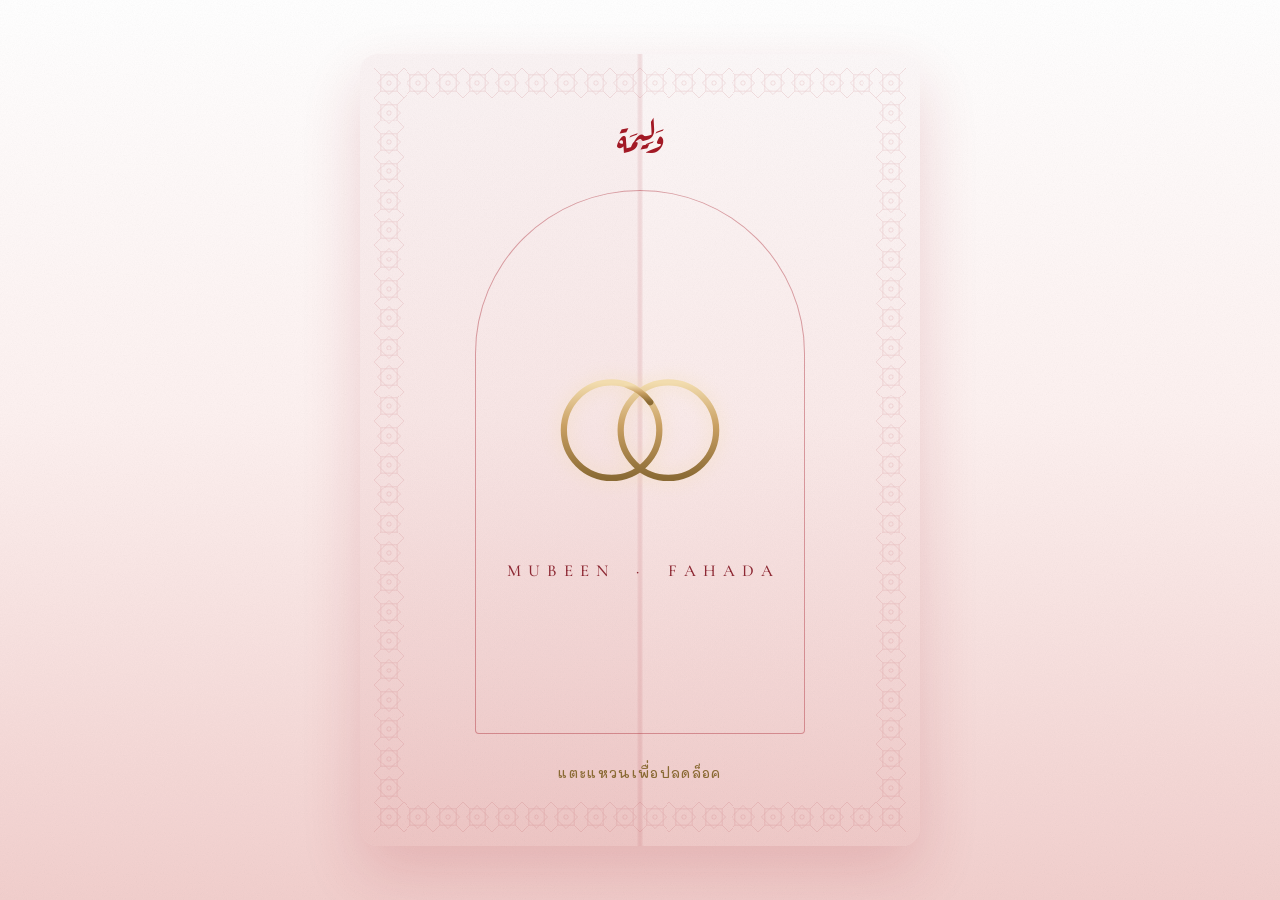
==== commit 7a8fb3e6: "ทำให้ข้อความทั้งเว็บหนาขึ้น อ่านง่ายขึ้น - ตัวอักษร Mali ขยับน้ำหนักจาก 200/300/400/500 เป็น 500/600" ====
--- a/index.html
+++ b/index.html
@@ -4,10 +4,10 @@
 <meta charset="utf-8">
 <meta name="viewport" content="width=device-width, initial-scale=1">
 <title>วะลีมะฮฺ มุบีน &amp; ฟาฮาดา</title>
-<meta name="description" content="ขอเรียนเชิญร่วมงานวะลีมะตุลอุรุส มุบีน & ฟาฮาดา">
+<meta name="description" content="ขอเรียนเชิญร่วมงานนิกะหฺ มุบีน & ฟาฮาดา">
 <meta property="og:type" content="website">
 <meta property="og:title" content="วะลีมะฮฺ มุบีน & ฟาฮาดา">
-<meta property="og:description" content="ขอเรียนเชิญร่วมงานวะลีมะตุลอุรุส · 15 พฤศจิกายน 2569">
+<meta property="og:description" content="ขอเรียนเชิญร่วมงานนิกะหฺ · 15 พฤศจิกายน 2569">
 <!--
   รูปพรีวิวตอนแชร์ในไลน์/เฟซบุ๊ก ต้องเป็น URL เต็ม (ขึ้นต้นด้วย https://)
   ตัวขูดข้อมูลของไลน์กับเฟซบุ๊กไม่รันจาวาสคริปต์ จึงอ่านค่าจาก config.js ไม่ได้
@@ -22,7 +22,7 @@
 <link rel="icon" href="data:image/svg+xml,%3Csvg xmlns='http://www.w3.org/2000/svg' viewBox='0 0 32 32'%3E%3Crect width='32' height='32' rx='6' fill='%23ffffff'/%3E%3Ccircle cx='13' cy='17' r='7' fill='none' stroke='%23a21925' stroke-width='2'/%3E%3Ccircle cx='20' cy='17' r='7' fill='none' stroke='%23c2303c' stroke-width='2'/%3E%3C/svg%3E">
 <link rel="preconnect" href="https://fonts.googleapis.com">
 <link rel="preconnect" href="https://fonts.gstatic.com" crossorigin>
-<link href="https://fonts.googleapis.com/css2?family=Amiri:wght@400;700&family=Aref+Ruqaa:wght@400;700&family=Sriracha&family=Cormorant+Garamond:wght@300;400;500&family=Mali:wght@200;300;400;500;600&display=swap" rel="stylesheet">
+<link href="https://fonts.googleapis.com/css2?family=Amiri:wght@400;700&family=Aref+Ruqaa:wght@400;700&family=Sriracha&family=Cormorant+Garamond:wght@300;400;500&family=Mali:wght@400;500;600&display=swap" rel="stylesheet">
 <link rel="stylesheet" href="assets/css/style.css">
 </head>
 <body>
@@ -167,18 +167,6 @@
   </section>
 
 
-  <!-- สแกนเข้างาน (โผล่เฉพาะเมื่อเปิดไว้ใน config) -->
-  <section class="block block--scan reveal" id="scan" hidden>
-    <p class="label" data-bind="checkin.title"></p>
-    <p class="scan__note" data-bind="checkin.note"></p>
-    <a class="btn btn--solid btn--scan" id="scanLink" href="checkin.html">
-      <svg class="btn__icon" viewBox="0 0 24 24" aria-hidden="true">
-        <path d="M4 9V5h4M20 9V5h-4M4 15v4h4M20 15v4h-4M7 12h10"/>
-      </svg>
-      <span data-bind="checkin.button"></span>
-    </a>
-  </section>
-
   <!-- ตอบรับคำเชิญ -->
   <section class="block block--rsvp reveal" id="rsvp" hidden>
     <p class="label" data-bind="rsvp.title"></p>
@@ -207,9 +195,18 @@
     </form>
   </section>
 
+  <!-- สแกนเข้างาน (โผล่เฉพาะเมื่อเปิดไว้ใน config) -->
+  <section class="block block--scan reveal" id="scan" hidden>
+    <p class="label" data-bind="checkin.title"></p>
+    <p class="scan__note" data-bind="checkin.note"></p>
+    <a class="btn btn--solid btn--scan" id="scanLink" href="checkin.html">
+      <span data-bind="checkin.button"></span>
+    </a>
+  </section>
+
   <!-- ร่วมแสดงความยินดี (ซ่อนอัตโนมัติถ้าปิดใน config) -->
   <section class="block block--gift reveal" id="gift" hidden>
-    <p class="label">ร่วมแสดงความยินดี</p>
+    <p class="label" data-bind="gifts.title"></p>
     <p class="gift__note" data-bind="gifts.note"></p>
     <div class="accounts" id="accounts"></div>
   </section>
--- a/assets/css/style.css
+++ b/assets/css/style.css
@@ -44,7 +44,7 @@
   margin: 0;
   overflow-x: hidden;
   font-family: var(--th-body);
-  font-weight: 300;
+  font-weight: 500;
   line-height: 1.9;
   color: var(--cream);
   /* เห็นเฉพาะตอนดึงเกินขอบล่าง ใช้สีปลายไล่ให้กลืนกัน */
@@ -160,6 +160,7 @@
 
 .cover__word {
   font-family: var(--ar-display);
+  font-weight: 400;
   font-size: clamp(1.7rem, 6vw, 2.2rem);
   color: var(--gold);
   margin: 0 0 1.6rem;
@@ -355,7 +356,7 @@
 .label {
   margin: 0 0 1.2rem;
   font-size: .82rem;
-  font-weight: 300;
+  font-weight: 500;
   letter-spacing: .2em;
   text-indent: .2em;
   color: var(--gold-dim);
@@ -382,6 +383,7 @@
   margin: 0;
   font-family: var(--ar-display);
   font-weight: 400;
+  font-weight: 400;
   font-size: clamp(2.8rem, 13vw, 4.6rem);
   line-height: 1.7;
   color: var(--cream);
@@ -407,6 +409,7 @@
 .names-th {
   margin: .6rem 0 0;
   font-family: var(--th-display);
+  font-weight: 400;   /* ฟอนต์นี้มีน้ำหนักเดียว */
   font-size: clamp(1.5rem, 6.4vw, 2rem);
   color: var(--cream);
 }
@@ -424,6 +427,7 @@
   margin: 1.5rem auto 0;
   max-width: 34ch;
   font-family: var(--th-display);
+  font-weight: 400;   /* ฟอนต์นี้มีน้ำหนักเดียว */
   font-size: 1.06rem;
   line-height: 1.95;
   color: rgba(74, 49, 38, .88);
@@ -440,12 +444,14 @@
 .date__weekday {
   margin: 0;
   font-family: var(--th-display);
+  font-weight: 400;   /* ฟอนต์นี้มีน้ำหนักเดียว */
   font-size: 1.55rem;
   color: var(--cream);
 }
 .date__day {
   margin: .1rem 0;
   font-family: var(--th-display);
+  font-weight: 400;   /* ฟอนต์นี้มีน้ำหนักเดียว */
   font-weight: 400;
   font-size: clamp(3.4rem, 15vw, 4.6rem);
   line-height: 1.1;
@@ -454,6 +460,7 @@
 .date__month {
   margin: 0;
   font-family: var(--th-display);
+  font-weight: 400;   /* ฟอนต์นี้มีน้ำหนักเดียว */
   font-size: 1.6rem;
   color: var(--cream);
 }
@@ -471,10 +478,8 @@
   padding: 0;
 }
 .agenda li { padding: .3rem 0 1.4rem; }
-.agenda li + li {
-  border-top: 1px solid rgba(162, 25, 37, .16);
-  padding-top: 1.4rem;
-}
+/* ไม่มีเส้นคั่นระหว่างรายการ ใช้ระยะห่างแยกให้พอ */
+.agenda li + li { padding-top: 1.8rem; }
 .agenda__time {
   display: block;
   font-size: 1rem;
@@ -485,6 +490,7 @@
 .agenda__title {
   margin: .3rem 0 .2rem;
   font-family: var(--th-display);
+  font-weight: 400;   /* ฟอนต์นี้มีน้ำหนักเดียว */
   font-size: 1.45rem;
   color: var(--cream);
 }
@@ -498,6 +504,7 @@
 .venue__name {
   margin: 0 0 .7rem;
   font-family: var(--th-display);
+  font-weight: 400;   /* ฟอนต์นี้มีน้ำหนักเดียว */
   font-size: clamp(1.35rem, 5.4vw, 1.7rem);
   line-height: 1.5;
   color: var(--cream);
@@ -555,6 +562,7 @@
 .countdown strong {
   display: block;
   font-family: var(--th-display);
+  font-weight: 400;   /* ฟอนต์นี้มีน้ำหนักเดียว */
   font-weight: 400;
   font-style: italic;
   font-size: clamp(1.7rem, 8vw, 2.4rem);
@@ -571,6 +579,7 @@
 .countdown__done {
   margin: 0;
   font-family: var(--th-display);
+  font-weight: 400;   /* ฟอนต์นี้มีน้ำหนักเดียว */
   font-size: 1.15rem;
   color: var(--cream);
 }
@@ -653,6 +662,7 @@
 .form__thanks {
   margin: 0;
   font-family: var(--th-display);
+  font-weight: 400;   /* ฟอนต์นี้มีน้ำหนักเดียว */
   font-size: 1.25rem;
   color: var(--cream);
 }
@@ -689,7 +699,17 @@
   border: 1px solid rgba(162, 25, 37, .28);
   border-radius: 6px;
 }
-.account__qr { width: 150px; margin: 0 auto 1rem; border-radius: 6px; }
+/* กรอบสองชั้นรอบรูป QR ให้เข้าชุดกับกรอบอื่นบนการ์ด */
+.account__qr {
+  width: min(100%, 230px);
+  margin: 0 auto 1.3rem;
+  padding: 7px;
+  border: 1px solid rgba(162, 25, 37, .38);
+  border-radius: 10px;
+  outline: 1px solid rgba(162, 25, 37, .15);
+  outline-offset: 5px;
+  background: #fff;
+}
 .account__bank { margin: 0; font-size: .82rem; letter-spacing: .14em; color: var(--gold-dim); }
 .account__number {
   margin: .3rem 0;
@@ -698,6 +718,13 @@
   font-variant-numeric: tabular-nums;
 }
 .account__name { margin: 0 0 1rem; font-size: .9rem; color: rgba(74, 49, 38, .6); }
+
+.account__actions {
+  display: flex;
+  flex-wrap: wrap;
+  justify-content: center;
+  gap: .5rem;
+}
 
 /* ================= ดุอาอ์ ================= */
 .rule {
@@ -717,18 +744,21 @@
   margin: 1.4rem auto 0;
   max-width: 32ch;
   font-family: var(--th-display);
+  font-weight: 400;   /* ฟอนต์นี้มีน้ำหนักเดียว */
   font-size: 1.06rem;
   color: rgba(74, 49, 38, .88);
 }
 .closing__lead {
   margin: 2.6rem 0 .2rem;
   font-family: var(--th-display);
+  font-weight: 400;   /* ฟอนต์นี้มีน้ำหนักเดียว */
   font-size: 1.2rem;
   color: rgba(74, 49, 38, .7);
 }
 .closing__host {
   margin: 0;
   font-family: var(--th-display);
+  font-weight: 400;   /* ฟอนต์นี้มีน้ำหนักเดียว */
   font-size: 1.28rem;
   color: var(--cream);
 }
@@ -795,19 +825,13 @@
 .scan__note {
   margin: 0 auto 1.6rem;
   max-width: 30ch;
-  color: var(--cream-dim);
-}
-.btn--scan {
-  display: inline-flex;
-  align-items: center;
-  gap: .6rem;
-}
-.btn__icon {
-  width: 20px;
-  height: 20px;
-  fill: none;
-  stroke: currentColor;
-  stroke-width: 1.6;
-  stroke-linecap: round;
-  stroke-linejoin: round;
-}
+  font-weight: 600;
+  color: var(--cream);
+}
+
+/* หมวดนี้เป็นสิ่งที่แขกต้องกดจริงตอนมางาน ทำให้เด่นกว่าหมวดอื่น */
+.block--scan .label {
+  font-weight: 600;
+  color: var(--gold);
+}
+.btn--scan { font-weight: 600; }
